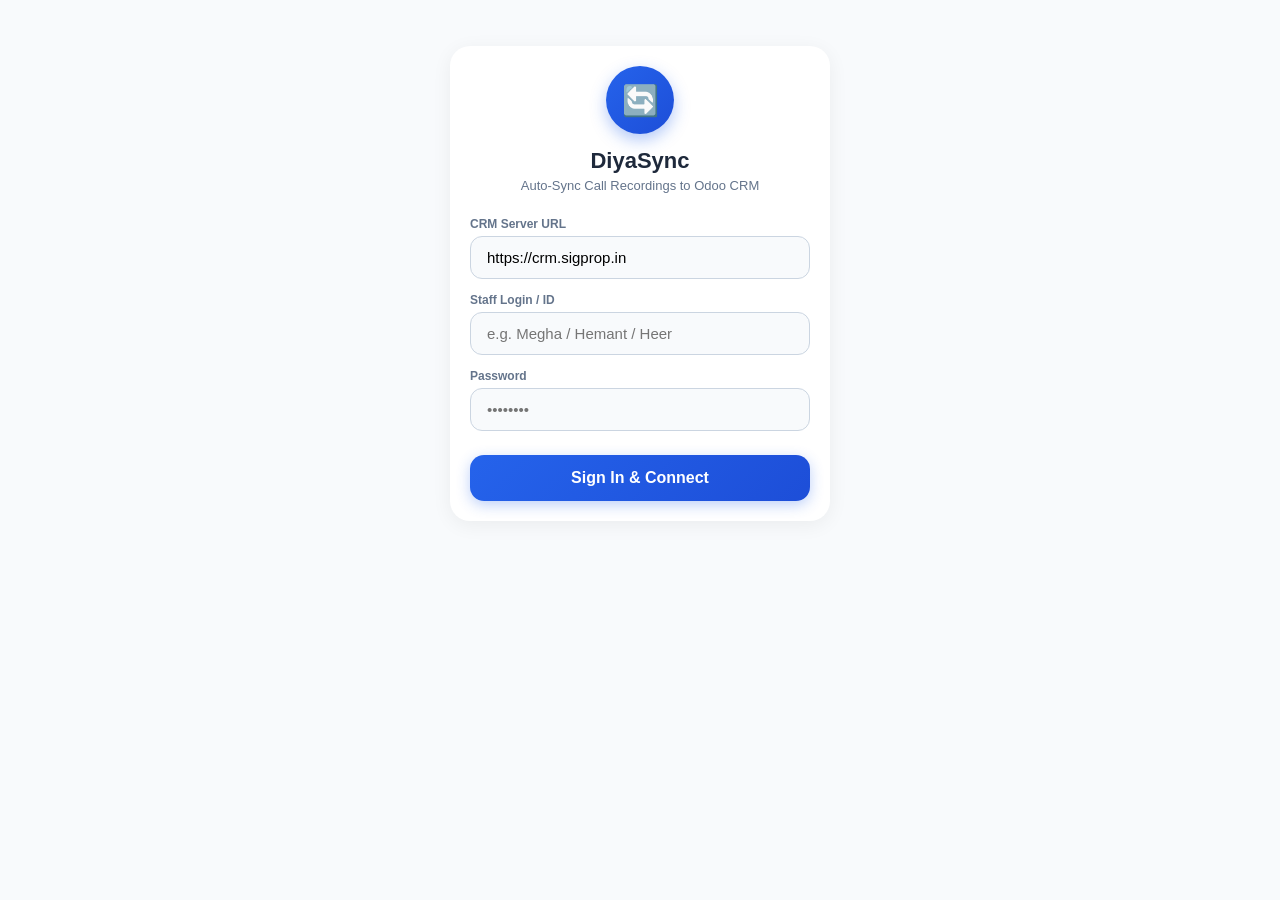
==== diyasync_app/assets/index.html @ 16904c91 "feat(sync): Add dedicated native DiyaSync app and download route" ====
<!DOCTYPE html>
<html lang="en">
<head>
    <meta charset="UTF-8">
    <meta name="viewport" content="width=device-width, initial-scale=1.0, user-scalable=no">
    <title>DiyaSync</title>
    <style>
        * { box-sizing: border-box; margin: 0; padding: 0; font-family: -apple-system, BlinkMacSystemFont, "Segoe UI", Roboto, sans-serif; }
        body { background: #f8fafc; color: #1e293b; padding: 16px; min-height: 100vh; display: flex; flex-direction: column; }
        .card { background: #ffffff; border-radius: 20px; box-shadow: 0 4px 20px rgba(0,0,0,0.06); padding: 20px; margin-bottom: 14px; }
        .input-group { margin-bottom: 14px; text-align: left; }
        .input-label { font-size: 12px; font-weight: 600; color: #64748b; margin-bottom: 5px; display: block; }
        .form-input { width: 100%; padding: 12px 16px; border-radius: 12px; border: 1.5px solid #cbd5e1; font-size: 15px; outline: none; background: #f8fafc; }
        .form-input:focus { border-color: #2563eb; background: #ffffff; }
        .btn-primary { width: 100%; padding: 14px; border-radius: 14px; background: linear-gradient(135deg, #2563eb, #1d4ed8); color: #ffffff; font-size: 16px; font-weight: 700; border: none; cursor: pointer; box-shadow: 0 4px 14px rgba(37,99,235,0.3); }
        .btn-primary:active { transform: scale(0.98); }
        .btn-secondary { background: #f1f5f9; color: #475569; border: 1px solid #e2e8f0; padding: 7px 14px; border-radius: 10px; font-size: 12px; font-weight: 700; cursor: pointer; }
        .btn-secondary:active { background: #e2e8f0; }
        .pulse-dot { width: 10px; height: 10px; border-radius: 50%; background: #16a34a; display: inline-block; animation: pulse 2s infinite; }
        @keyframes pulse {
            0% { box-shadow: 0 0 0 0 rgba(22, 163, 74, 0.7); }
            70% { box-shadow: 0 0 0 8px rgba(22, 163, 74, 0); }
            100% { box-shadow: 0 0 0 0 rgba(22, 163, 74, 0); }
        }
        .log-item { display: flex; align-items: center; justify-content: space-between; padding: 10px 0; border-bottom: 1px solid #f1f5f9; font-size: 12.5px; }
        .log-item:last-child { border-bottom: none; }
    </style>
</head>
<body>

    <!-- 1. LOGIN SCREEN -->
    <div id="loginView" style="max-width: 380px; margin: 30px auto; width: 100%;">
        <div class="card" style="text-align: center;">
            <div style="width: 68px; height: 68px; border-radius: 50%; background: linear-gradient(135deg, #2563eb, #1d4ed8); color: white; display: inline-flex; align-items: center; justify-content: center; font-size: 30px; margin-bottom: 14px; box-shadow: 0 6px 16px rgba(37,99,235,0.35);">
                🔄
            </div>
            <h2 style="font-size: 22px; font-weight: 800; margin-bottom: 4px;">DiyaSync</h2>
            <p style="color: #64748b; font-size: 13px; margin-bottom: 24px;">Auto-Sync Call Recordings to Odoo CRM</p>

            <div class="input-group">
                <label class="input-label">CRM Server URL</label>
                <input type="text" id="serverUrl" class="form-input" value="https://crm.sigprop.in">
            </div>

            <div class="input-group">
                <label class="input-label">Staff Login / ID</label>
                <input type="text" id="username" class="form-input" placeholder="e.g. Megha / Hemant / Heer">
            </div>

            <div class="input-group" style="margin-bottom: 24px;">
                <label class="input-label">Password</label>
                <input type="password" id="password" class="form-input" placeholder="••••••••">
            </div>

            <button class="btn-primary" onclick="doLogin()">Sign In &amp; Connect</button>
        </div>
    </div>

    <!-- 2. MAIN DASHBOARD -->
    <div id="mainView" style="display: none; max-width: 420px; margin: 0 auto; width: 100%;">
        
        <!-- Header User Profile -->
        <div class="card" style="padding: 16px 20px;">
            <div style="display: flex; justify-content: space-between; align-items: center;">
                <div>
                    <h3 id="headerName" style="font-size: 18px; font-weight: 800; color: #0f172a;">Staff Member</h3>
                    <div id="headerCompany" style="color: #15803d; font-size: 12.5px; font-weight: 700; margin-top: 2px;">🏢 Company</div>
                </div>
                <button onclick="doLogout()" style="background: #fee2e2; border: none; padding: 7px 12px; border-radius: 10px; font-size: 12px; font-weight: 700; color: #dc2626; cursor: pointer;">
                    Logout
                </button>
            </div>
        </div>

        <!-- 1-Click Folder Picker Card -->
        <div class="card" style="padding: 16px 20px;">
            <div style="font-size: 12px; font-weight: 700; color: #64748b; margin-bottom: 10px; text-transform: uppercase; letter-spacing: 0.5px;">
                📁 CALL RECORDINGS FOLDER
            </div>
            <div id="folderStatusDiv">
                <!-- Dynamically updated by JS -->
            </div>
        </div>

        <!-- Live Sync Status -->
        <div class="card" style="padding: 16px 20px;">
            <div style="display: flex; justify-content: space-between; align-items: center;">
                <div style="display: flex; align-items: center; gap: 10px;">
                    <span class="pulse-dot"></span>
                    <div>
                        <div style="font-size: 13.5px; font-weight: 800; color: #0f172a;">Background Sync Active</div>
                        <div id="syncSummary" style="font-size: 11.5px; color: #64748b; margin-top: 2px;">0 recordings synced</div>
                    </div>
                </div>
                <button onclick="doSyncNow()" id="btnSyncNow" style="background: #eff6ff; color: #2563eb; border: 1.5px solid #bfdbfe; padding: 8px 14px; border-radius: 12px; font-size: 12px; font-weight: 700; cursor: pointer;">
                    🔄 Sync Now
                </button>
            </div>
            <div id="lastSyncStatus" style="font-size: 11px; color: #94a3b8; margin-top: 10px;">Checking folder every few minutes...</div>
        </div>

        <!-- Recent Uploads Log -->
        <div class="card" style="padding: 16px 20px;">
            <div style="display: flex; justify-content: space-between; align-items: center; margin-bottom: 12px;">
                <span style="font-size: 12px; font-weight: 700; color: #64748b; text-transform: uppercase; letter-spacing: 0.5px;">Recently Synced Recordings</span>
                <button onclick="loadLogs()" class="btn-secondary" style="padding: 4px 8px; font-size: 11px;">Refresh</button>
            </div>
            <div id="logsContainer">
                <div style="text-align: center; color: #94a3b8; font-size: 12px; padding: 14px;">No recordings uploaded yet.</div>
            </div>
        </div>

    </div>

    <script>
        function checkInit() {
            if (window.DiyaBridge && window.DiyaBridge.getAuthInfo) {
                try {
                    let info = JSON.parse(window.DiyaBridge.getAuthInfo() || "{}");
                    updateUI(info);
                } catch(e) {}
            }
        }

        window.addEventListener('DOMContentLoaded', checkInit);
        setTimeout(checkInit, 300);

        function updateUI(info) {
            if (info.isLoggedIn) {
                document.getElementById('loginView').style.display = 'none';
                document.getElementById('mainView').style.display = 'block';
                document.getElementById('headerName').innerText = info.userName || "Staff Member";
                document.getElementById('headerCompany').innerText = "🏢 " + (info.companyName || "Company");
                document.getElementById('syncSummary').innerText = (info.syncCount || 0) + " recordings synced";
                
                // Folder status
                let folderDiv = document.getElementById('folderStatusDiv');
                if (info.hasFolder) {
                    folderDiv.innerHTML = `
                        <div style="display: flex; align-items: center; justify-content: space-between; background: #f0fdf4; border: 1.5px solid #86efac; border-radius: 12px; padding: 12px 14px;">
                            <div style="display: flex; align-items: center; gap: 8px;">
                                <span style="font-size: 20px;">✅</span>
                                <div>
                                    <div style="font-size: 13px; font-weight: 700; color: #166534;">Folder Linked</div>
                                    <div style="font-size: 11px; color: #15803d;">Recordings auto-sync to CRM</div>
                                </div>
                            </div>
                            <button onclick="pickFolder()" class="btn-secondary" style="background: white; border-color: #bbf7d0; color: #166534;">Change</button>
                        </div>
                    `;
                } else {
                    folderDiv.innerHTML = `
                        <button onclick="pickFolder()" style="width: 100%; padding: 14px; background: #eff6ff; border: 2px dashed #3b82f6; border-radius: 14px; color: #1d4ed8; font-size: 13.5px; font-weight: 700; cursor: pointer; display: flex; align-items: center; justify-content: center; gap: 8px;">
                            <span>📁</span> Select Recording Folder (PhoneRecord)
                        </button>
                        <div style="font-size: 11.5px; color: #64748b; margin-top: 6px; text-align: center;">Tap once &amp; select <b>Music &gt; PhoneRecord</b> &rarr; tap "Use this folder"</div>
                    `;
                }

                loadLogs();
            } else {
                document.getElementById('loginView').style.display = 'block';
                document.getElementById('mainView').style.display = 'none';
            }
        }

        function doLogin() {
            let u = document.getElementById('username').value.trim();
            let p = document.getElementById('password').value.trim();
            let s = document.getElementById('serverUrl').value.trim();
            if (!u || !p) {
                alert("Please enter username and password");
                return;
            }
            if (window.DiyaBridge && window.DiyaBridge.login) {
                window.DiyaBridge.login(s, u, p);
            }
        }

        function doLogout() {
            if (confirm("Logout from DiyaSync?")) {
                if (window.DiyaBridge && window.DiyaBridge.logout) {
                    window.DiyaBridge.logout();
                }
            }
        }

        function pickFolder() {
            if (window.DiyaBridge && window.DiyaBridge.pickFolder) {
                window.DiyaBridge.pickFolder();
            }
        }

        function doSyncNow() {
            let btn = document.getElementById('btnSyncNow');
            btn.innerText = "Syncing...";
            btn.disabled = true;
            if (window.DiyaBridge && window.DiyaBridge.syncNow) {
                window.DiyaBridge.syncNow();
            }
            setTimeout(function() {
                btn.innerText = "🔄 Sync Now";
                btn.disabled = false;
                checkInit();
            }, 3000);
        }

        function loadLogs() {
            if (window.DiyaBridge && window.DiyaBridge.getRecentLogs) {
                try {
                    let logs = JSON.parse(window.DiyaBridge.getRecentLogs() || "[]");
                    let container = document.getElementById('logsContainer');
                    if (!logs || logs.length === 0) {
                        container.innerHTML = '<div style="text-align: center; color: #94a3b8; font-size: 12px; padding: 14px;">No recordings uploaded yet.</div>';
                        return;
                    }
                    let html = '';
                    logs.slice(0, 10).forEach(function(l) {
                        html += `
                            <div class="log-item">
                                <div>
                                    <div style="font-weight: 700; color: #1e293b;">📞 ${l.phone || 'Call Recording'}</div>
                                    <div style="font-size: 11px; color: #64748b;">${l.filename || ''}</div>
                                </div>
                                <div style="text-align: right;">
                                    <span style="background: #dcfce7; color: #15803d; font-size: 10.5px; font-weight: 700; padding: 2px 7px; border-radius: 6px;">CRM Synced</span>
                                    <div style="font-size: 10.5px; color: #94a3b8; margin-top: 2px;">${l.time || ''}</div>
                                </div>
                            </div>
                        `;
                    });
                    container.innerHTML = html;
                } catch(e) {}
            }
        }

        // Bridge callbacks from Android
        function onLoginSuccess() { checkInit(); }
        function onLoginFailed(msg) { alert(msg || "Login failed"); }
        function onSyncFinished(uploadedCount) {
            document.getElementById('lastSyncStatus').innerText = "Last sync: Just now (" + uploadedCount + " new uploaded)";
            checkInit();
        }
    </script>
</body>
</html>
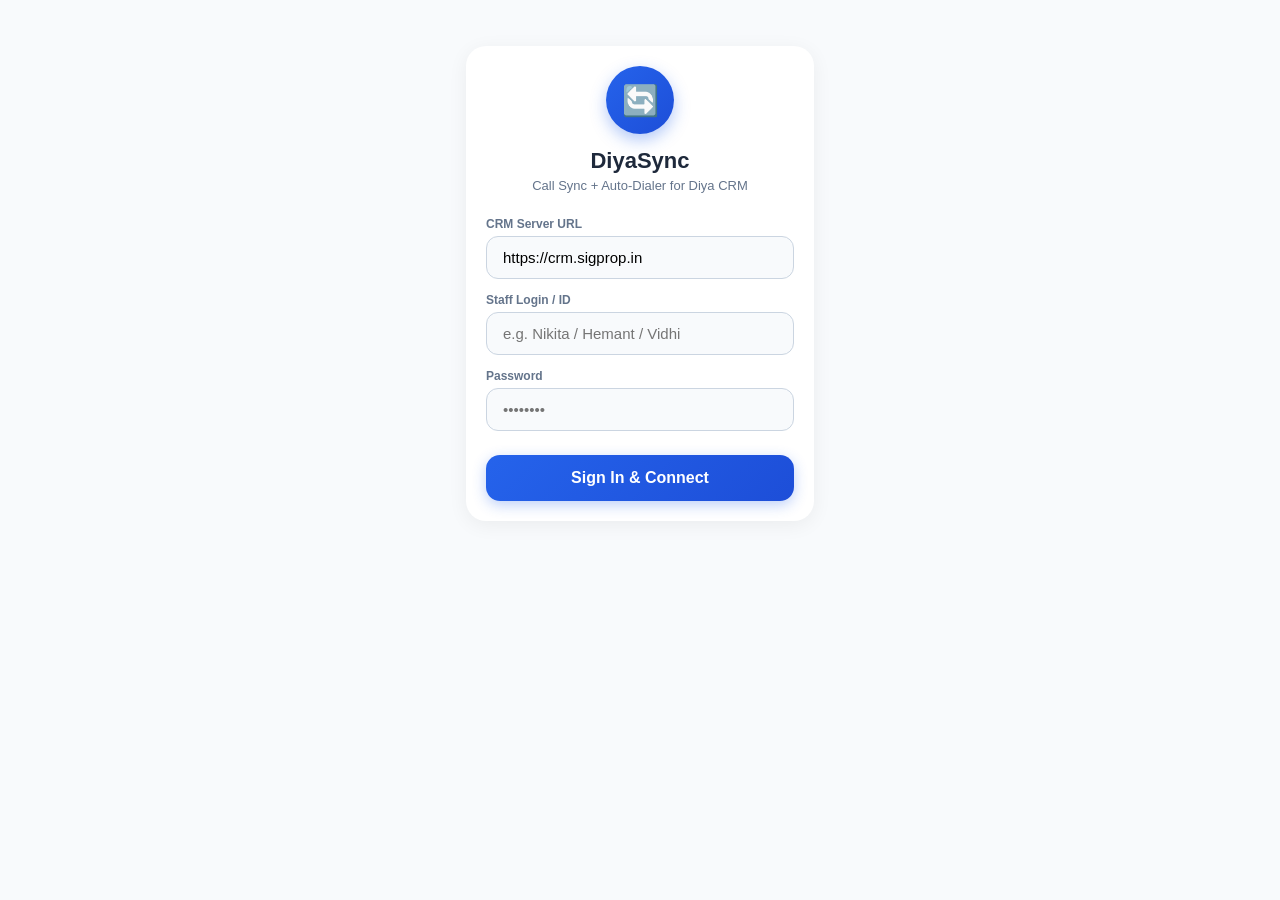
==== commit 06a9c272: "feat(apk): Auto-Dialer tab in DiyaSync app - queue, call, wrapup + native initiateCall + CORS-free a" ====
--- a/diyasync_app/assets/index.html
+++ b/diyasync_app/assets/index.html
@@ -6,7 +6,7 @@
     <title>DiyaSync</title>
     <style>
         * { box-sizing: border-box; margin: 0; padding: 0; font-family: -apple-system, BlinkMacSystemFont, "Segoe UI", Roboto, sans-serif; }
-        body { background: #f8fafc; color: #1e293b; padding: 16px; min-height: 100vh; display: flex; flex-direction: column; }
+        body { background: #f8fafc; color: #1e293b; min-height: 100vh; display: flex; flex-direction: column; }
         .card { background: #ffffff; border-radius: 20px; box-shadow: 0 4px 20px rgba(0,0,0,0.06); padding: 20px; margin-bottom: 14px; }
         .input-group { margin-bottom: 14px; text-align: left; }
         .input-label { font-size: 12px; font-weight: 600; color: #64748b; margin-bottom: 5px; display: block; }
@@ -24,223 +24,618 @@
         }
         .log-item { display: flex; align-items: center; justify-content: space-between; padding: 10px 0; border-bottom: 1px solid #f1f5f9; font-size: 12.5px; }
         .log-item:last-child { border-bottom: none; }
+
+        /* ── Bottom Tab Bar ── */
+        .tab-bar { display: flex; background: #fff; border-top: 1px solid #e2e8f0; position: fixed; bottom: 0; left: 0; right: 0; z-index: 50; }
+        .tab-btn { flex: 1; padding: 10px 0 8px; border: none; background: transparent; cursor: pointer; font-size: 11px; font-weight: 600; color: #94a3b8; display: flex; flex-direction: column; align-items: center; gap: 3px; }
+        .tab-btn.active { color: #2563eb; }
+        .tab-btn .tab-icon { font-size: 22px; }
+        .tab-content { display: none; padding: 16px 16px 80px; max-width: 480px; margin: 0 auto; width: 100%; }
+        .tab-content.active { display: block; }
+
+        /* ── Auto-Dialer Styles ── */
+        .dialer-dark { background: #0f172a; }
+        .dialer-card { background: #1e293b; border-radius: 14px; padding: 14px 16px; margin-bottom: 12px; border: 1px solid #334155; }
+        .queue-item { background: #1e293b; border-radius: 12px; padding: 14px; margin-bottom: 10px; border: 2px solid #334155; cursor: pointer; }
+        .queue-item.active-item { border-color: #3b82f6; background: #1d3461; }
+        .prio-label { font-size: 11.5px; font-weight: 700; margin-bottom: 4px; }
+        .lead-name { color: #f1f5f9; font-size: 15px; font-weight: 700; }
+        .lead-sub { color: #94a3b8; font-size: 12px; margin-top: 3px; }
+        .lead-note { color: #64748b; font-size: 11.5px; margin-top: 4px; font-style: italic; }
+        .outcome-grid { display: grid; grid-template-columns: 1fr 1fr; gap: 8px; }
+        .oc-btn { background: #1e293b; border: 2px solid #334155; border-radius: 10px; padding: 12px 8px; text-align: center; cursor: pointer; color: #e2e8f0; font-size: 12.5px; font-weight: 600; }
+        .oc-btn.sel { border-color: #3b82f6; background: #1d3461; color: #93c5fd; }
+        .chip-row { display: flex; flex-wrap: wrap; gap: 8px; }
+        .chip { background: #1e293b; border: 2px solid #334155; border-radius: 20px; padding: 7px 14px; font-size: 12px; font-weight: 600; cursor: pointer; color: #cbd5e1; }
+        .chip.sel { border-color: #3b82f6; background: #1d3461; color: #93c5fd; }
+        .timer-display { color: #4ade80; font-size: 28px; font-weight: 700; text-align: center; font-variant-numeric: tabular-nums; }
+        .countdown-box { background: #1e293b; border-radius: 10px; padding: 14px; text-align: center; margin-bottom: 12px; border: 1px solid #334155; }
+        .countdown-num { color: #4ade80; font-size: 40px; font-weight: 700; }
+        .dl-inp { width: 100%; padding: 10px 12px; background: #0f172a; border: 1px solid #475569; border-radius: 8px; color: #fff; font-size: 13px; margin-bottom: 8px; outline: none; }
+        .dl-inp:focus { border-color: #3b82f6; }
+        textarea.dl-inp { resize: vertical; min-height: 64px; }
+        .dl-btn { width: 100%; padding: 13px; border: none; border-radius: 10px; font-size: 14px; font-weight: 700; cursor: pointer; margin-bottom: 8px; }
+        .dl-btn-green { background: #16a34a; color: #fff; }
+        .dl-btn-blue { background: #2563eb; color: #fff; }
+        .dl-btn-gray { background: #334155; color: #cbd5e1; }
+        .dl-btn-red { background: #dc2626; color: #fff; }
+        .dl-btn-yellow { background: #ca8a04; color: #fff; }
+        .section-label { color: #94a3b8; font-size: 10.5px; font-weight: 700; text-transform: uppercase; letter-spacing: .5px; margin: 14px 0 7px; }
+        .toast { position: fixed; top: 16px; left: 50%; transform: translateX(-50%); background: #16a34a; color: #fff; padding: 10px 22px; border-radius: 20px; font-size: 13px; font-weight: 700; z-index: 999; opacity: 0; transition: opacity .3s; white-space: nowrap; }
+        .toast.show { opacity: 1; }
     </style>
 </head>
 <body>
 
     <!-- 1. LOGIN SCREEN -->
-    <div id="loginView" style="max-width: 380px; margin: 30px auto; width: 100%;">
+    <div id="loginView" style="max-width: 380px; margin: 30px auto; padding: 16px; width: 100%;">
         <div class="card" style="text-align: center;">
             <div style="width: 68px; height: 68px; border-radius: 50%; background: linear-gradient(135deg, #2563eb, #1d4ed8); color: white; display: inline-flex; align-items: center; justify-content: center; font-size: 30px; margin-bottom: 14px; box-shadow: 0 6px 16px rgba(37,99,235,0.35);">
                 🔄
             </div>
             <h2 style="font-size: 22px; font-weight: 800; margin-bottom: 4px;">DiyaSync</h2>
-            <p style="color: #64748b; font-size: 13px; margin-bottom: 24px;">Auto-Sync Call Recordings to Odoo CRM</p>
+            <p style="color: #64748b; font-size: 13px; margin-bottom: 24px;">Call Sync + Auto-Dialer for Diya CRM</p>
 
             <div class="input-group">
                 <label class="input-label">CRM Server URL</label>
                 <input type="text" id="serverUrl" class="form-input" value="https://crm.sigprop.in">
             </div>
-
             <div class="input-group">
                 <label class="input-label">Staff Login / ID</label>
-                <input type="text" id="username" class="form-input" placeholder="e.g. Megha / Hemant / Heer">
-            </div>
-
+                <input type="text" id="username" class="form-input" placeholder="e.g. Nikita / Hemant / Vidhi">
+            </div>
             <div class="input-group" style="margin-bottom: 24px;">
                 <label class="input-label">Password</label>
                 <input type="password" id="password" class="form-input" placeholder="••••••••">
             </div>
-
             <button class="btn-primary" onclick="doLogin()">Sign In &amp; Connect</button>
         </div>
     </div>
 
-    <!-- 2. MAIN DASHBOARD -->
-    <div id="mainView" style="display: none; max-width: 420px; margin: 0 auto; width: 100%;">
-        
-        <!-- Header User Profile -->
-        <div class="card" style="padding: 16px 20px;">
-            <div style="display: flex; justify-content: space-between; align-items: center;">
-                <div>
-                    <h3 id="headerName" style="font-size: 18px; font-weight: 800; color: #0f172a;">Staff Member</h3>
-                    <div id="headerCompany" style="color: #15803d; font-size: 12.5px; font-weight: 700; margin-top: 2px;">🏢 Company</div>
-                </div>
-                <button onclick="doLogout()" style="background: #fee2e2; border: none; padding: 7px 12px; border-radius: 10px; font-size: 12px; font-weight: 700; color: #dc2626; cursor: pointer;">
-                    Logout
+    <!-- 2. MAIN APP (Tabs) -->
+    <div id="mainView" style="display: none; flex: 1; flex-direction: column;">
+
+        <!-- TAB CONTENTS -->
+
+        <!-- ── SYNC TAB ── -->
+        <div id="tab-sync" class="tab-content active">
+            <div class="card" style="padding: 16px 20px; margin-top: 8px;">
+                <div style="display: flex; justify-content: space-between; align-items: center;">
+                    <div>
+                        <h3 id="headerName" style="font-size: 18px; font-weight: 800; color: #0f172a;">Staff Member</h3>
+                        <div id="headerCompany" style="color: #15803d; font-size: 12.5px; font-weight: 700; margin-top: 2px;">🏢 Company</div>
+                    </div>
+                    <button onclick="doLogout()" style="background: #fee2e2; border: none; padding: 7px 12px; border-radius: 10px; font-size: 12px; font-weight: 700; color: #dc2626; cursor: pointer;">Logout</button>
+                </div>
+            </div>
+
+            <div class="card" style="padding: 16px 20px;">
+                <div style="font-size: 12px; font-weight: 700; color: #64748b; margin-bottom: 10px; text-transform: uppercase; letter-spacing: 0.5px;">📁 CALL RECORDINGS FOLDER</div>
+                <div id="folderStatusDiv"></div>
+            </div>
+
+            <div class="card" style="padding: 16px 20px;">
+                <div style="display: flex; justify-content: space-between; align-items: center;">
+                    <div style="display: flex; align-items: center; gap: 10px;">
+                        <span class="pulse-dot"></span>
+                        <div>
+                            <div style="font-size: 13.5px; font-weight: 800; color: #0f172a;">Background Sync Active</div>
+                            <div id="syncSummary" style="font-size: 11.5px; color: #64748b; margin-top: 2px;">0 recordings synced</div>
+                        </div>
+                    </div>
+                    <div style="display: flex; gap: 6px;">
+                        <button onclick="doSyncNow()" id="btnSyncNow" style="background: #eff6ff; color: #2563eb; border: 1.5px solid #bfdbfe; padding: 8px 12px; border-radius: 12px; font-size: 11.5px; font-weight: 700; cursor: pointer;">🔄 Sync Now</button>
+                        <button onclick="doForceResync()" id="btnForceResync" style="background: #f8fafc; color: #475569; border: 1.5px solid #cbd5e1; padding: 8px 10px; border-radius: 12px; font-size: 11.5px; font-weight: 600; cursor: pointer;">⚡ Re-sync</button>
+                    </div>
+                </div>
+                <div id="lastSyncStatus" style="font-size: 11px; color: #94a3b8; margin-top: 10px;">Checking folder every few minutes...</div>
+            </div>
+
+            <div class="card" style="padding: 16px 20px;">
+                <div style="display: flex; justify-content: space-between; align-items: center; margin-bottom: 12px;">
+                    <span style="font-size: 12px; font-weight: 700; color: #64748b; text-transform: uppercase; letter-spacing: 0.5px;">Recently Synced Recordings</span>
+                    <button onclick="loadLogs()" class="btn-secondary" style="padding: 4px 8px; font-size: 11px;">Refresh</button>
+                </div>
+                <div id="logsContainer">
+                    <div style="text-align: center; color: #94a3b8; font-size: 12px; padding: 14px;">No recordings uploaded yet.</div>
+                </div>
+            </div>
+        </div>
+
+        <!-- ── AUTO-DIALER TAB ── -->
+        <div id="tab-dialer" class="tab-content" style="background: #0f172a; min-height: 100vh; padding: 12px 12px 80px;">
+
+            <!-- Queue View -->
+            <div id="dialerQueueView">
+                <div style="display: flex; align-items: center; justify-content: space-between; margin-bottom: 12px;">
+                    <div>
+                        <div style="color: #fff; font-weight: 700; font-size: 15px;">📋 Today's Call Queue</div>
+                        <div id="queueMeta" style="color: #64748b; font-size: 11.5px; margin-top: 2px;"></div>
+                    </div>
+                    <div style="display: flex; gap: 6px; align-items: center;">
+                        <span id="queueBadge" style="background: #3b82f6; color: #fff; border-radius: 20px; padding: 2px 12px; font-size: 12px; font-weight: 700;">0</span>
+                        <button onclick="refreshQueue()" style="background: #334155; border: none; color: #94a3b8; padding: 7px 10px; border-radius: 8px; font-size: 13px; cursor: pointer;">🔄</button>
+                    </div>
+                </div>
+                <button onclick="startAutoDialer()" style="width: 100%; padding: 14px; border: none; border-radius: 12px; background: linear-gradient(135deg, #16a34a, #15803d); color: #fff; font-size: 15px; font-weight: 700; cursor: pointer; margin-bottom: 14px; box-shadow: 0 4px 14px rgba(22,163,74,0.35);">
+                    ▶️ Start Auto-Dialer
                 </button>
-            </div>
+                <div id="queueList"></div>
+            </div>
+
+            <!-- Active Call View -->
+            <div id="dialerCallView" style="display: none;">
+                <div class="dialer-card" style="margin-bottom: 10px;">
+                    <div style="display: flex; justify-content: space-between; align-items: flex-start;">
+                        <div>
+                            <div id="callLeadName" style="color: #fff; font-size: 18px; font-weight: 800;"></div>
+                            <div id="callCompany" style="color: #94a3b8; font-size: 12px; margin-top: 3px;"></div>
+                        </div>
+                        <span id="callProgress" style="color: #475569; font-size: 12px;"></span>
+                    </div>
+                    <div id="callPhone" style="color: #3b82f6; font-size: 26px; font-weight: 700; margin: 12px 0 4px; letter-spacing: 1px;"></div>
+                    <div id="callStage" style="color: #64748b; font-size: 12px;"></div>
+                    <div id="callPriority" style="font-size: 12px; margin-top: 4px;"></div>
+                </div>
+                <div class="dialer-card" style="margin-bottom: 10px;">
+                    <div style="color: #64748b; font-size: 10.5px; font-weight: 700; text-transform: uppercase; letter-spacing:.5px; margin-bottom: 6px;">Last Note</div>
+                    <div id="callLastNote" style="color: #cbd5e1; font-size: 13px;">—</div>
+                </div>
+                <div class="timer-display" id="callTimer" style="margin: 10px 0;">00:00</div>
+                <div style="display: flex; gap: 10px; margin-bottom: 10px;">
+                    <button id="callBtn" onclick="handleCallBtn()" class="dl-btn dl-btn-green" style="flex: 2;">📞 Dial Now</button>
+                    <button onclick="skipLead()" class="dl-btn dl-btn-gray" style="flex: 1;">⏭ Skip</button>
+                    <button onclick="stopDialer()" class="dl-btn dl-btn-red" style="flex: 1;">⏹ Stop</button>
+                </div>
+            </div>
+
+            <!-- Wrap-up View -->
+            <div id="dialerWrapupView" style="display: none;">
+                <div class="dialer-card" style="margin-bottom: 10px;">
+                    <div id="wuLeadName" style="color: #fff; font-weight: 700; font-size: 15px;"></div>
+                    <div id="wuPhone" style="color: #94a3b8; font-size: 12px; margin-top: 2px;"></div>
+                </div>
+
+                <div class="section-label">📞 Call Outcome</div>
+                <div class="outcome-grid" style="margin-bottom: 4px;">
+                    <div class="oc-btn" id="oc-interested" onclick="selectOutcome('interested')">🟢 Interested</div>
+                    <div class="oc-btn" id="oc-callback" onclick="selectOutcome('callback')">🟡 Callback Later</div>
+                    <div class="oc-btn" id="oc-no_answer" onclick="selectOutcome('no_answer')">🔴 No Answer</div>
+                    <div class="oc-btn" id="oc-revisit" onclick="selectOutcome('revisit')">🔁 Will Think</div>
+                    <div class="oc-btn" id="oc-site_visit" onclick="selectOutcome('site_visit')">🏠 Site Visit</div>
+                    <div class="oc-btn" id="oc-not_interested" onclick="selectOutcome('not_interested')">⚫ Not Interested</div>
+                </div>
+
+                <div class="section-label" id="followupLabel">📅 Next Follow-up</div>
+                <div class="chip-row" id="chipRow" style="margin-bottom: 8px;">
+                    <div class="chip" onclick="selectChip(this, 0)">Aaj Shaam</div>
+                    <div class="chip sel" onclick="selectChip(this, 1)">Kal Subah</div>
+                    <div class="chip" onclick="selectChip(this, 2)">2 Din Baad</div>
+                    <div class="chip" onclick="selectChip(this, 7)">Agle Hafte</div>
+                    <div class="chip" onclick="selectChip(this, -1)">📆 Custom</div>
+                </div>
+                <input class="dl-inp" type="date" id="customDate" style="display: none; margin-bottom: 8px;">
+
+                <div class="section-label">📝 Notes</div>
+                <textarea class="dl-inp" id="wuNotes" placeholder="Client ne kya kaha? Budget? BHK? Preference? (Bolkar bhi bol sakte ho)..."></textarea>
+                <button onclick="toggleVoice()" id="voiceBtn" class="dl-btn dl-btn-gray" style="font-size: 13px; padding: 10px; margin-bottom: 12px;">🎤 Voice Note Start</button>
+
+                <div class="countdown-box" id="countdownBox" style="display: none;">
+                    <div class="countdown-num" id="countdownNum">5</div>
+                    <div style="color: #94a3b8; font-size: 12px;">seconds me next call...</div>
+                    <div onclick="cancelCountdown()" style="color: #475569; font-size: 12px; margin-top: 6px; cursor: pointer; text-decoration: underline;">⏸ Pause</div>
+                </div>
+
+                <button onclick="submitWrapup(false)" class="dl-btn dl-btn-blue" style="font-size: 15px; padding: 15px;">✅ Save &amp; Next Lead</button>
+                <button onclick="submitWrapup(true)" class="dl-btn dl-btn-gray">💾 Save &amp; Pause Dialer</button>
+                <button onclick="stopDialer()" class="dl-btn dl-btn-red" style="margin-top: 4px; font-size: 13px; padding: 10px;">⏹ Stop Auto-Dialer</button>
+            </div>
+
         </div>
 
-        <!-- 1-Click Folder Picker Card -->
-        <div class="card" style="padding: 16px 20px;">
-            <div style="font-size: 12px; font-weight: 700; color: #64748b; margin-bottom: 10px; text-transform: uppercase; letter-spacing: 0.5px;">
-                📁 CALL RECORDINGS FOLDER
-            </div>
-            <div id="folderStatusDiv">
-                <!-- Dynamically updated by JS -->
-            </div>
-        </div>
-
-        <!-- Live Sync Status -->
-        <div class="card" style="padding: 16px 20px;">
-            <div style="display: flex; justify-content: space-between; align-items: center;">
-                <div style="display: flex; align-items: center; gap: 10px;">
-                    <span class="pulse-dot"></span>
-                    <div>
-                        <div style="font-size: 13.5px; font-weight: 800; color: #0f172a;">Background Sync Active</div>
-                        <div id="syncSummary" style="font-size: 11.5px; color: #64748b; margin-top: 2px;">0 recordings synced</div>
-                    </div>
-                </div>
-                <button onclick="doSyncNow()" id="btnSyncNow" style="background: #eff6ff; color: #2563eb; border: 1.5px solid #bfdbfe; padding: 8px 14px; border-radius: 12px; font-size: 12px; font-weight: 700; cursor: pointer;">
-                    🔄 Sync Now
-                </button>
-            </div>
-            <div id="lastSyncStatus" style="font-size: 11px; color: #94a3b8; margin-top: 10px;">Checking folder every few minutes...</div>
-        </div>
-
-        <!-- Recent Uploads Log -->
-        <div class="card" style="padding: 16px 20px;">
-            <div style="display: flex; justify-content: space-between; align-items: center; margin-bottom: 12px;">
-                <span style="font-size: 12px; font-weight: 700; color: #64748b; text-transform: uppercase; letter-spacing: 0.5px;">Recently Synced Recordings</span>
-                <button onclick="loadLogs()" class="btn-secondary" style="padding: 4px 8px; font-size: 11px;">Refresh</button>
-            </div>
-            <div id="logsContainer">
-                <div style="text-align: center; color: #94a3b8; font-size: 12px; padding: 14px;">No recordings uploaded yet.</div>
-            </div>
-        </div>
-
     </div>
 
-    <script>
-        function checkInit() {
-            if (window.DiyaBridge && window.DiyaBridge.getAuthInfo) {
-                try {
-                    let info = JSON.parse(window.DiyaBridge.getAuthInfo() || "{}");
-                    updateUI(info);
-                } catch(e) {}
+    <!-- BOTTOM TAB BAR -->
+    <div class="tab-bar" id="tabBar" style="display: none;">
+        <button class="tab-btn active" id="tabBtnSync" onclick="switchTab('sync')">
+            <span class="tab-icon">🔄</span>
+            <span>Sync</span>
+        </button>
+        <button class="tab-btn" id="tabBtnDialer" onclick="switchTab('dialer')">
+            <span class="tab-icon">📞</span>
+            <span>Auto-Dialer</span>
+        </button>
+    </div>
+
+    <div class="toast" id="toast"></div>
+
+<script>
+// ─── STATE ───────────────────────────────────────────────────────────────────
+let SESSION = {};
+let QUEUE = [];
+let QUEUE_IDX = 0;
+let CURRENT_LEAD = null;
+let CALL_TIMER = null;
+let CALL_SECS = 0;
+let CALL_STARTED = false;
+let SELECTED_OUTCOME = null;
+let SELECTED_DAYS = 1;
+let COUNTDOWN_TIMER = null;
+let recognition = null;
+
+// ─── TOAST ───────────────────────────────────────────────────────────────────
+function showToast(msg, color) {
+    color = color || '#16a34a';
+    var t = document.getElementById('toast');
+    t.style.background = color; t.textContent = msg; t.classList.add('show');
+    setTimeout(function() { t.classList.remove('show'); }, 3000);
+}
+
+// ─── TABS ────────────────────────────────────────────────────────────────────
+function switchTab(name) {
+    document.querySelectorAll('.tab-content').forEach(function(el) { el.classList.remove('active'); });
+    document.querySelectorAll('.tab-btn').forEach(function(el) { el.classList.remove('active'); });
+    document.getElementById('tab-' + name).classList.add('active');
+    document.getElementById('tabBtn' + name.charAt(0).toUpperCase() + name.slice(1)).classList.add('active');
+    if (name === 'dialer' && !QUEUE.length) refreshQueue();
+}
+
+// ─── INIT ────────────────────────────────────────────────────────────────────
+function checkInit() {
+    if (window.DiyaBridge && window.DiyaBridge.getAuthInfo) {
+        try {
+            var info = JSON.parse(window.DiyaBridge.getAuthInfo() || "{}");
+            if (info.isLoggedIn) {
+                SESSION.user_id = info.userId;
+                SESSION.company_id = info.companyId;
+                SESSION.user_name = info.userName;
+                SESSION.company_name = info.companyName;
+                SESSION.server_url = info.serverUrl || 'https://crm.sigprop.in';
             }
+            updateUI(info);
+        } catch(e) {}
+    }
+}
+
+window.addEventListener('DOMContentLoaded', checkInit);
+setTimeout(checkInit, 300);
+
+function updateUI(info) {
+    if (info.isLoggedIn) {
+        document.getElementById('loginView').style.display = 'none';
+        var mv = document.getElementById('mainView');
+        mv.style.display = 'flex';
+        mv.style.flexDirection = 'column';
+        mv.style.flex = '1';
+        document.getElementById('tabBar').style.display = 'flex';
+        document.getElementById('headerName').innerText = info.userName || "Staff Member";
+        document.getElementById('headerCompany').innerText = "🏢 " + (info.companyName || "Company");
+        document.getElementById('syncSummary').innerText = (info.syncCount || 0) + " recordings synced";
+
+        var folderDiv = document.getElementById('folderStatusDiv');
+        if (info.hasFolder) {
+            folderDiv.innerHTML = '<div style="display:flex;align-items:center;justify-content:space-between;background:#f0fdf4;border:1.5px solid #86efac;border-radius:12px;padding:12px 14px;"><div style="display:flex;align-items:center;gap:8px;"><span style="font-size:20px;">✅</span><div><div style="font-size:13px;font-weight:700;color:#166534;">Folder Linked</div><div style="font-size:11px;color:#15803d;">Recordings auto-sync to CRM</div></div></div><button onclick="pickFolder()" class="btn-secondary" style="background:white;border-color:#bbf7d0;color:#166534;">Change</button></div>';
+        } else {
+            folderDiv.innerHTML = '<button onclick="pickFolder()" style="width:100%;padding:14px;background:#eff6ff;border:2px dashed #3b82f6;border-radius:14px;color:#1d4ed8;font-size:13.5px;font-weight:700;cursor:pointer;display:flex;align-items:center;justify-content:center;gap:8px;"><span>📁</span> Select Recording Folder</button><div style="font-size:11.5px;color:#64748b;margin-top:6px;text-align:center;">Music &gt; PhoneRecord → "Use this folder"</div>';
         }
-
-        window.addEventListener('DOMContentLoaded', checkInit);
-        setTimeout(checkInit, 300);
-
-        function updateUI(info) {
-            if (info.isLoggedIn) {
-                document.getElementById('loginView').style.display = 'none';
-                document.getElementById('mainView').style.display = 'block';
-                document.getElementById('headerName').innerText = info.userName || "Staff Member";
-                document.getElementById('headerCompany').innerText = "🏢 " + (info.companyName || "Company");
-                document.getElementById('syncSummary').innerText = (info.syncCount || 0) + " recordings synced";
-                
-                // Folder status
-                let folderDiv = document.getElementById('folderStatusDiv');
-                if (info.hasFolder) {
-                    folderDiv.innerHTML = `
-                        <div style="display: flex; align-items: center; justify-content: space-between; background: #f0fdf4; border: 1.5px solid #86efac; border-radius: 12px; padding: 12px 14px;">
-                            <div style="display: flex; align-items: center; gap: 8px;">
-                                <span style="font-size: 20px;">✅</span>
-                                <div>
-                                    <div style="font-size: 13px; font-weight: 700; color: #166534;">Folder Linked</div>
-                                    <div style="font-size: 11px; color: #15803d;">Recordings auto-sync to CRM</div>
-                                </div>
-                            </div>
-                            <button onclick="pickFolder()" class="btn-secondary" style="background: white; border-color: #bbf7d0; color: #166534;">Change</button>
-                        </div>
-                    `;
-                } else {
-                    folderDiv.innerHTML = `
-                        <button onclick="pickFolder()" style="width: 100%; padding: 14px; background: #eff6ff; border: 2px dashed #3b82f6; border-radius: 14px; color: #1d4ed8; font-size: 13.5px; font-weight: 700; cursor: pointer; display: flex; align-items: center; justify-content: center; gap: 8px;">
-                            <span>📁</span> Select Recording Folder (PhoneRecord)
-                        </button>
-                        <div style="font-size: 11.5px; color: #64748b; margin-top: 6px; text-align: center;">Tap once &amp; select <b>Music &gt; PhoneRecord</b> &rarr; tap "Use this folder"</div>
-                    `;
-                }
-
-                loadLogs();
-            } else {
-                document.getElementById('loginView').style.display = 'block';
-                document.getElementById('mainView').style.display = 'none';
-            }
+        loadLogs();
+    } else {
+        document.getElementById('loginView').style.display = 'block';
+        document.getElementById('mainView').style.display = 'none';
+        document.getElementById('tabBar').style.display = 'none';
+    }
+}
+
+// ─── LOGIN / LOGOUT ──────────────────────────────────────────────────────────
+function doLogin() {
+    var u = document.getElementById('username').value.trim();
+    var p = document.getElementById('password').value.trim();
+    var s = document.getElementById('serverUrl').value.trim();
+    if (!u || !p) { alert("Please enter username and password"); return; }
+    if (window.DiyaBridge && window.DiyaBridge.login) window.DiyaBridge.login(s, u, p);
+}
+function doLogout() {
+    if (confirm("Logout from DiyaSync?")) {
+        if (window.DiyaBridge && window.DiyaBridge.logout) window.DiyaBridge.logout();
+    }
+}
+function onLoginSuccess() { checkInit(); }
+function onLoginFailed(msg) { alert(msg || "Login failed"); }
+
+// ─── SYNC ────────────────────────────────────────────────────────────────────
+function pickFolder() { if (window.DiyaBridge && window.DiyaBridge.pickFolder) window.DiyaBridge.pickFolder(); }
+
+function doSyncNow() {
+    var btn = document.getElementById('btnSyncNow');
+    btn.innerText = "Syncing..."; btn.disabled = true;
+    if (window.DiyaBridge && window.DiyaBridge.syncNow) window.DiyaBridge.syncNow();
+    setTimeout(function() { btn.innerText = "🔄 Sync Now"; btn.disabled = false; checkInit(); }, 3000);
+}
+function doForceResync() {
+    if (!confirm("Sabhi recordings ko fresh sync karna chahte hain?")) return;
+    var btn = document.getElementById('btnForceResync');
+    btn.innerText = "Re-syncing..."; btn.disabled = true;
+    if (window.DiyaBridge && window.DiyaBridge.forceResync) window.DiyaBridge.forceResync();
+    setTimeout(function() { btn.innerText = "⚡ Re-sync"; btn.disabled = false; checkInit(); }, 5000);
+}
+
+function loadLogs() {
+    if (window.DiyaBridge && window.DiyaBridge.getRecentLogs) {
+        try {
+            var logs = JSON.parse(window.DiyaBridge.getRecentLogs() || "[]");
+            var container = document.getElementById('logsContainer');
+            if (!logs || !logs.length) { container.innerHTML = '<div style="text-align:center;color:#94a3b8;font-size:12px;padding:14px;">No recordings uploaded yet.</div>'; return; }
+            var html = '';
+            logs.slice(0, 10).forEach(function(l) {
+                html += '<div class="log-item"><div><div style="font-weight:700;color:#1e293b;">📞 ' + (l.phone || 'Call Recording') + '</div><div style="font-size:11px;color:#64748b;">' + (l.filename || '') + '</div></div><div style="text-align:right;"><span style="background:#dcfce7;color:#15803d;font-size:10.5px;font-weight:700;padding:2px 7px;border-radius:6px;">CRM Synced</span><div style="font-size:10.5px;color:#94a3b8;margin-top:2px;">' + (l.time || '') + '</div></div></div>';
+            });
+            container.innerHTML = html;
+        } catch(e) {}
+    }
+}
+
+function onSyncFinished(uploadedCount) {
+    document.getElementById('lastSyncStatus').innerText = "Last sync: Just now (" + uploadedCount + " new uploaded)";
+    checkInit();
+}
+
+// ─── AUTO-DIALER ─────────────────────────────────────────────────────────────
+async function rpc(endpoint, params) {
+    var serverUrl = SESSION.server_url || 'https://crm.sigprop.in';
+    // Use native bridge if available (avoids CORS on some Android versions)
+    if (window.DiyaBridge && window.DiyaBridge.apiCall) {
+        try {
+            var res = JSON.parse(window.DiyaBridge.apiCall(endpoint, JSON.stringify(params)));
+            return res.result || res;
+        } catch(e) {}
+    }
+    try {
+        var r = await fetch(serverUrl + endpoint, {
+            method: 'POST',
+            headers: { 'Content-Type': 'application/json' },
+            credentials: 'include',
+            body: JSON.stringify({ jsonrpc: '2.0', method: 'call', id: Date.now(), params: params })
+        });
+        var j = await r.json();
+        return j.result || j.error || j;
+    } catch(e) { return { status: 'error', message: e.message }; }
+}
+
+async function refreshQueue() {
+    document.getElementById('queueBadge').textContent = '...';
+    var res = await rpc('/api/call_tracker/get_due_queue', {
+        user_id: SESSION.user_id,
+        company_id: SESSION.company_id,
+        limit: 60
+    });
+    if (res && res.status === 'success') {
+        QUEUE = res.queue || [];
+        QUEUE_IDX = 0;
+        document.getElementById('queueBadge').textContent = QUEUE.length;
+        document.getElementById('queueMeta').textContent = 'Kul ' + QUEUE.length + ' leads queue mein';
+        renderQueueList();
+    } else {
+        document.getElementById('queueBadge').textContent = '!';
+    }
+}
+
+function prioColor(p) {
+    if (!p) return '#94a3b8';
+    if (p.indexOf('Overdue') >= 0) return '#f87171';
+    if (p.indexOf('WhatsApp') >= 0) return '#fbbf24';
+    if (p.indexOf('Today') >= 0) return '#60a5fa';
+    if (p.indexOf('Retry') >= 0) return '#fb923c';
+    return '#94a3b8';
+}
+
+function renderQueueList() {
+    var el = document.getElementById('queueList');
+    if (!QUEUE.length) {
+        el.innerHTML = '<div style="text-align:center;color:#475569;padding:40px 0;font-size:14px;">🎉 Aaj ke saare due calls complete ho gaye!</div>';
+        return;
+    }
+    var html = '';
+    QUEUE.forEach(function(l, i) {
+        html += '<div class="queue-item ' + (i === QUEUE_IDX ? 'active-item' : '') + '" onclick="selectQueueItem(' + i + ')">' +
+            '<div class="prio-label" style="color:' + prioColor(l.priority_label) + '">' + (l.priority_label || '') + '</div>' +
+            '<div class="lead-name">' + (l.lead_name || l.phone) + '</div>' +
+            '<div class="lead-sub">' + (l.phone || '') + ' · ' + (l.company_name || '') + ' · ' + (l.stage_name || '') + '</div>' +
+            (l.last_note ? '<div class="lead-note">"' + l.last_note.substring(0, 80) + '..."</div>' : '') +
+            '</div>';
+    });
+    el.innerHTML = html;
+}
+
+function selectQueueItem(idx) { QUEUE_IDX = idx; renderQueueList(); }
+
+function startAutoDialer() {
+    if (!QUEUE.length) { showToast('Queue khali hai! Refresh karo.', '#dc2626'); return; }
+    QUEUE_IDX = 0;
+    loadCallView();
+}
+
+function loadCallView() {
+    if (QUEUE_IDX >= QUEUE.length) {
+        showDialerSection('queue');
+        showToast('🎉 Saare ' + QUEUE.length + ' calls complete!');
+        return;
+    }
+    CURRENT_LEAD = QUEUE[QUEUE_IDX];
+    CALL_STARTED = false;
+    CALL_SECS = 0;
+    clearInterval(CALL_TIMER);
+
+    document.getElementById('callLeadName').textContent = CURRENT_LEAD.lead_name || CURRENT_LEAD.phone;
+    document.getElementById('callCompany').textContent = (CURRENT_LEAD.company_name || '') + ' · ' + (CURRENT_LEAD.assigned_to || '');
+    document.getElementById('callPhone').textContent = CURRENT_LEAD.phone || '';
+    document.getElementById('callStage').textContent = 'Stage: ' + (CURRENT_LEAD.stage_name || '');
+    document.getElementById('callPriority').textContent = CURRENT_LEAD.priority_label || '';
+    document.getElementById('callLastNote').textContent = CURRENT_LEAD.last_note || '—';
+    document.getElementById('callTimer').textContent = '00:00';
+    document.getElementById('callProgress').textContent = (QUEUE_IDX + 1) + ' / ' + QUEUE.length;
+    document.getElementById('callBtn').textContent = '📞 Dial Now';
+    document.getElementById('callBtn').style.background = '#16a34a';
+    showDialerSection('call');
+}
+
+function handleCallBtn() {
+    if (!CALL_STARTED) {
+        var phone = (CURRENT_LEAD.phone || '').replace(/\D/g, '');
+        // Use native bridge to initiate call (keeps app in foreground)
+        if (window.DiyaBridge && window.DiyaBridge.initiateCall) {
+            window.DiyaBridge.initiateCall(phone);
+        } else {
+            window.location.href = 'tel:' + phone;
         }
-
-        function doLogin() {
-            let u = document.getElementById('username').value.trim();
-            let p = document.getElementById('password').value.trim();
-            let s = document.getElementById('serverUrl').value.trim();
-            if (!u || !p) {
-                alert("Please enter username and password");
-                return;
-            }
-            if (window.DiyaBridge && window.DiyaBridge.login) {
-                window.DiyaBridge.login(s, u, p);
-            }
+        CALL_STARTED = true;
+        document.getElementById('callBtn').textContent = '✅ Wrapup Karo';
+        document.getElementById('callBtn').style.background = '#2563eb';
+        CALL_SECS = 0;
+        CALL_TIMER = setInterval(function() {
+            CALL_SECS++;
+            var m = Math.floor(CALL_SECS / 60).toString().padStart(2, '0');
+            var s = (CALL_SECS % 60).toString().padStart(2, '0');
+            document.getElementById('callTimer').textContent = m + ':' + s;
+        }, 1000);
+    } else {
+        clearInterval(CALL_TIMER);
+        showWrapup();
+    }
+}
+
+function skipLead() { clearInterval(CALL_TIMER); QUEUE_IDX++; loadCallView(); }
+
+function stopDialer() {
+    clearInterval(CALL_TIMER);
+    cancelCountdown();
+    showDialerSection('queue');
+    showToast('Auto-Dialer paused.', '#ca8a04');
+}
+
+function showDialerSection(name) {
+    document.getElementById('dialerQueueView').style.display = name === 'queue' ? 'block' : 'none';
+    document.getElementById('dialerCallView').style.display = name === 'call' ? 'block' : 'none';
+    document.getElementById('dialerWrapupView').style.display = name === 'wrapup' ? 'block' : 'none';
+}
+
+function showWrapup() {
+    document.getElementById('wuLeadName').textContent = CURRENT_LEAD.lead_name || CURRENT_LEAD.phone;
+    document.getElementById('wuPhone').textContent = (CURRENT_LEAD.phone || '') + ' · ' + (CURRENT_LEAD.company_name || '');
+    document.getElementById('wuNotes').value = '';
+    SELECTED_OUTCOME = null;
+    document.querySelectorAll('.oc-btn').forEach(function(b) { b.classList.remove('sel'); });
+    // Default: Kal Subah chip
+    document.querySelectorAll('.chip').forEach(function(c, i) { c.classList.remove('sel'); if (i === 1) c.classList.add('sel'); });
+    SELECTED_DAYS = 1;
+    var tomorrow = new Date(); tomorrow.setDate(tomorrow.getDate() + 1);
+    document.getElementById('customDate').value = tomorrow.toISOString().split('T')[0];
+    document.getElementById('customDate').style.display = 'none';
+    document.getElementById('countdownBox').style.display = 'none';
+    document.getElementById('followupLabel').style.opacity = '1';
+    document.getElementById('chipRow').style.opacity = '1';
+    showDialerSection('wrapup');
+}
+
+function selectOutcome(val) {
+    SELECTED_OUTCOME = val;
+    document.querySelectorAll('.oc-btn').forEach(function(b) { b.classList.remove('sel'); });
+    var el = document.getElementById('oc-' + val);
+    if (el) el.classList.add('sel');
+
+    var chipMap = { interested: 1, callback: 0, no_answer: 0, site_visit: 3, revisit: 2, not_interested: -1 };
+    var days = chipMap[val] !== undefined ? chipMap[val] : 1;
+    SELECTED_DAYS = days >= 0 ? days : 1;
+
+    if (val === 'not_interested') {
+        document.getElementById('followupLabel').style.opacity = '.3';
+        document.getElementById('chipRow').style.opacity = '.3';
+        return;
+    }
+    document.getElementById('followupLabel').style.opacity = '1';
+    document.getElementById('chipRow').style.opacity = '1';
+    var chips = document.querySelectorAll('.chip');
+    chips.forEach(function(c) { c.classList.remove('sel'); });
+    if (days === 0 && chips[0]) chips[0].classList.add('sel');
+    else if (days === 1 && chips[1]) chips[1].classList.add('sel');
+    else if (days === 2 && chips[2]) chips[2].classList.add('sel');
+    else if (days >= 7 && chips[3]) chips[3].classList.add('sel');
+}
+
+function selectChip(el, days) {
+    document.querySelectorAll('.chip').forEach(function(c) { c.classList.remove('sel'); });
+    el.classList.add('sel');
+    if (days === -1) {
+        SELECTED_DAYS = -1;
+        document.getElementById('customDate').style.display = 'block';
+    } else {
+        SELECTED_DAYS = days;
+        document.getElementById('customDate').style.display = 'none';
+        var d = new Date(); d.setDate(d.getDate() + days);
+        document.getElementById('customDate').value = d.toISOString().split('T')[0];
+    }
+}
+
+function toggleVoice() {
+    var SR = window.SpeechRecognition || window.webkitSpeechRecognition;
+    if (!SR) { showToast('Voice recognition supported nahi hai.', '#dc2626'); return; }
+    if (recognition) { recognition.stop(); recognition = null; document.getElementById('voiceBtn').textContent = '🎤 Voice Note Start'; return; }
+    recognition = new SR();
+    recognition.lang = 'hi-IN'; recognition.continuous = true; recognition.interimResults = false;
+    recognition.onresult = function(e) {
+        var t = Array.from(e.results).map(function(r) { return r[0].transcript; }).join(' ');
+        document.getElementById('wuNotes').value += ' ' + t;
+    };
+    recognition.onend = function() { recognition = null; document.getElementById('voiceBtn').textContent = '🎤 Voice Note Start'; };
+    recognition.start();
+    document.getElementById('voiceBtn').textContent = '🛑 Voice Note Stop';
+}
+
+async function submitWrapup(pause) {
+    if (!SELECTED_OUTCOME) { showToast('Pehle Call Outcome chunein!', '#dc2626'); return; }
+    if (recognition) { recognition.stop(); recognition = null; }
+
+    var customDateVal = document.getElementById('customDate').value;
+    var notes = document.getElementById('wuNotes').value.trim();
+
+    var payload = {
+        lead_id: CURRENT_LEAD.lead_id,
+        outcome: SELECTED_OUTCOME,
+        notes: notes,
+        next_followup_days: SELECTED_DAYS === -1 ? 1 : SELECTED_DAYS,
+        next_followup_date: SELECTED_DAYS === -1 ? customDateVal : '',
+        activity_id: CURRENT_LEAD.activity_id || false,
+        user_id: SESSION.user_id,
+        duration_seconds: CALL_SECS,
+        phone_number: CURRENT_LEAD.phone
+    };
+
+    var res = await rpc('/api/call_tracker/submit_call_wrapup', payload);
+    if (res && res.status === 'success') {
+        showToast('✅ ' + (res.lead_name || 'Saved') + ' – Done!');
+        QUEUE_IDX++;
+        if (pause || QUEUE_IDX >= QUEUE.length) {
+            showDialerSection('queue');
+            renderQueueList();
+            if (QUEUE_IDX >= QUEUE.length) showToast('🎉 Sabhi leads complete!');
+            return;
         }
-
-        function doLogout() {
-            if (confirm("Logout from DiyaSync?")) {
-                if (window.DiyaBridge && window.DiyaBridge.logout) {
-                    window.DiyaBridge.logout();
-                }
-            }
-        }
-
-        function pickFolder() {
-            if (window.DiyaBridge && window.DiyaBridge.pickFolder) {
-                window.DiyaBridge.pickFolder();
-            }
-        }
-
-        function doSyncNow() {
-            let btn = document.getElementById('btnSyncNow');
-            btn.innerText = "Syncing...";
-            btn.disabled = true;
-            if (window.DiyaBridge && window.DiyaBridge.syncNow) {
-                window.DiyaBridge.syncNow();
-            }
-            setTimeout(function() {
-                btn.innerText = "🔄 Sync Now";
-                btn.disabled = false;
-                checkInit();
-            }, 3000);
-        }
-
-        function loadLogs() {
-            if (window.DiyaBridge && window.DiyaBridge.getRecentLogs) {
-                try {
-                    let logs = JSON.parse(window.DiyaBridge.getRecentLogs() || "[]");
-                    let container = document.getElementById('logsContainer');
-                    if (!logs || logs.length === 0) {
-                        container.innerHTML = '<div style="text-align: center; color: #94a3b8; font-size: 12px; padding: 14px;">No recordings uploaded yet.</div>';
-                        return;
-                    }
-                    let html = '';
-                    logs.slice(0, 10).forEach(function(l) {
-                        html += `
-                            <div class="log-item">
-                                <div>
-                                    <div style="font-weight: 700; color: #1e293b;">📞 ${l.phone || 'Call Recording'}</div>
-                                    <div style="font-size: 11px; color: #64748b;">${l.filename || ''}</div>
-                                </div>
-                                <div style="text-align: right;">
-                                    <span style="background: #dcfce7; color: #15803d; font-size: 10.5px; font-weight: 700; padding: 2px 7px; border-radius: 6px;">CRM Synced</span>
-                                    <div style="font-size: 10.5px; color: #94a3b8; margin-top: 2px;">${l.time || ''}</div>
-                                </div>
-                            </div>
-                        `;
-                    });
-                    container.innerHTML = html;
-                } catch(e) {}
-            }
-        }
-
-        // Bridge callbacks from Android
-        function onLoginSuccess() { checkInit(); }
-        function onLoginFailed(msg) { alert(msg || "Login failed"); }
-        function onSyncFinished(uploadedCount) {
-            document.getElementById('lastSyncStatus').innerText = "Last sync: Just now (" + uploadedCount + " new uploaded)";
-            checkInit();
-        }
-    </script>
+        document.getElementById('countdownBox').style.display = 'block';
+        var count = 5;
+        document.getElementById('countdownNum').textContent = count;
+        COUNTDOWN_TIMER = setInterval(function() {
+            count--;
+            document.getElementById('countdownNum').textContent = count;
+            if (count <= 0) { cancelCountdown(); loadCallView(); }
+        }, 1000);
+    } else {
+        showToast('Error: ' + (res && res.message ? res.message : 'Unknown error'), '#dc2626');
+    }
+}
+
+function cancelCountdown() {
+    clearInterval(COUNTDOWN_TIMER); COUNTDOWN_TIMER = null;
+    document.getElementById('countdownBox').style.display = 'none';
+}
+</script>
 </body>
 </html>
